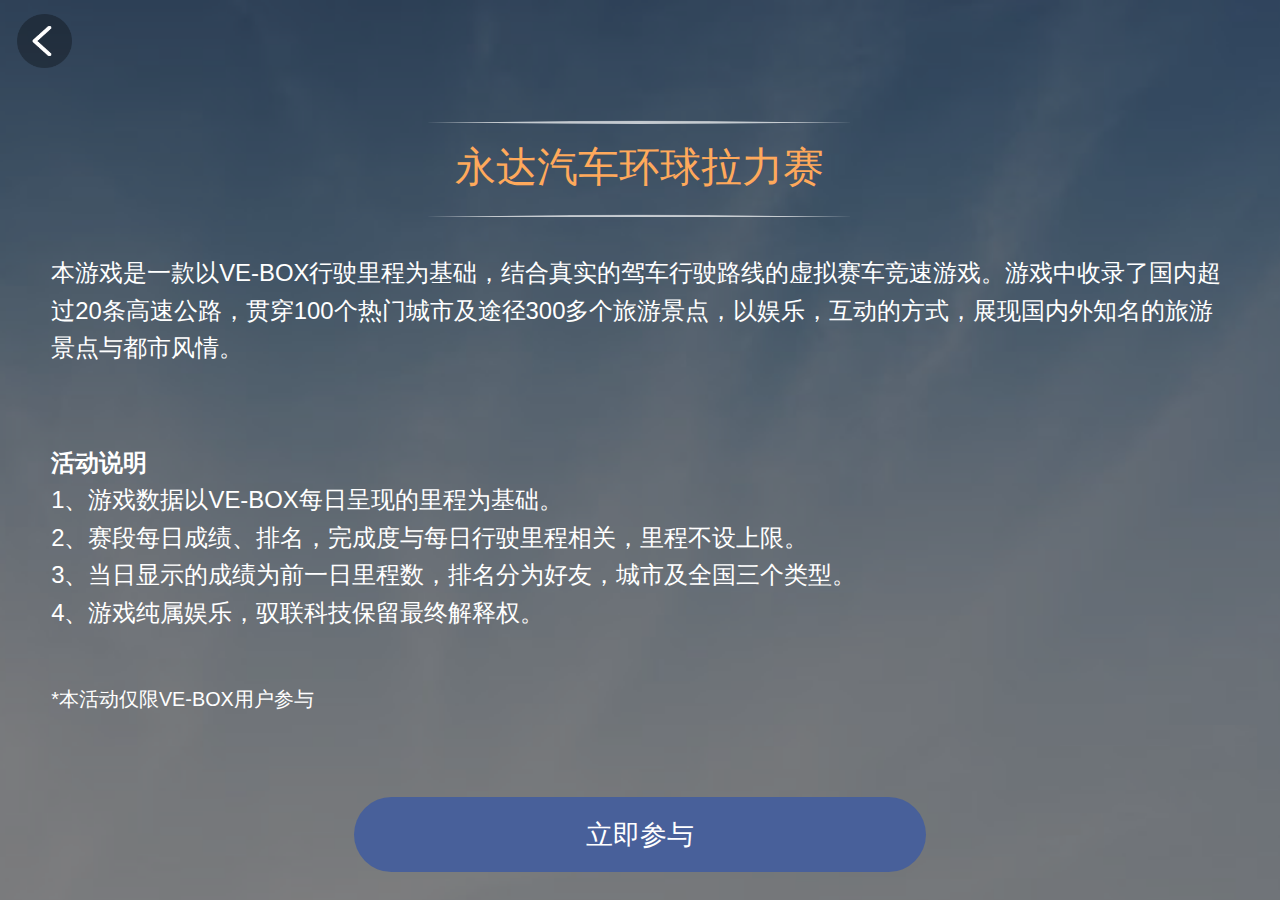
==== index.html @ 38a2c77c "all" ====
<html lang="en">
<head>
    <meta charset="UTF-8">
    <meta name="viewport" content="width=device-width,initial-scale=1,minimum-scale=1,maximum-scale=1,user-scalable=no" />
    <meta http-equiv="X-UA-Compatible" content="ie=edge">
    <title>活动说明</title>
    <script src="js/jquery-1.8.min.js"></script>
</head>
<link rel="stylesheet" href="css/style.css">
<body id="description" style="background-image: url('img/iPhone 6 Copy 12bg@3x.png');background-size:cover;background-repeat: no-repeat">
    <!--<div >-->
        <img class="return" src="img/11@3x.png" alt="">
        <div class="game">
            <div class="title" style="background-image: url('img/Slice@3x.png');background-size:cover;background-repeat: no-repeat">永达汽车环球拉力赛</div>
            <p class="probably">
                本游戏是一款以VE-BOX行驶里程为基础，结合真实的驾车行驶路线的虚拟赛车竞速游戏。游戏中收录了国内超过20条高速公路，贯穿100个热门城市及途径300多个旅游景点，以娱乐，互动的方式，展现国内外知名的旅游景点与都市风情。
            </p>
            <h4 class="des_title">活动说明</h4>
            <p class="des">
                1、游戏数据以VE-BOX每日呈现的里程为基础。
            </p>
            <p class="des">
                2、赛段每日成绩、排名，完成度与每日行驶里程相关，里程不设上限。
            </p>
            <p class="des">
                3、当日显示的成绩为前一日里程数，排名分为好友，城市及全国三个类型。
            </p>
            <p class="des">
                4、游戏纯属娱乐，驭联科技保留最终解释权。
            </p>
            <h5 class="limit">*本活动仅限VE-BOX用户参与</h5>
        </div>
        <div class="button">立即参与</div>
    <!--</div>-->
</body>
</html>
<script>

    $('.button').click(function(){
        window.location.href='introduction.html';
    })

    //获取url后的字符数据
    function GetRequest() {
        var url = location.search; //获取url中"?"符后的字串
        var theRequest = new Object();
        if (url.indexOf("?") != -1) {
            var str = url.substr(1);
            strs = str.split("&");
            for(var i = 0; i < strs.length; i ++) {
                theRequest[strs[i].split("=")[0]]=(strs[i].split("=")[1]);
            }
        }
        return theRequest;
    }

    //		不考虑设备dpr的rem布局
    (function (doc, win) {
        var docEl = doc.documentElement,
            resizeEvt = 'orientationchange' in window ? 'orientationchange' : 'resize',
            recalc = function () {
                var clientWidth = docEl.clientWidth;
                if (!clientWidth) return;
                if(clientWidth>=640){
                    docEl.style.fontSize = '100px';
                }else{
                    docEl.style.fontSize = 100 * (clientWidth / 640) + 'px';
                }
            };

        if (!doc.addEventListener) return;
        win.addEventListener(resizeEvt, recalc, false);
        doc.addEventListener('DOMContentLoaded', recalc, false);
    })(document, window);
</script>
---- css/style.css ----
html,
body,
hr,
p,
blockquote,
dl,
dt,
dd,
pre,
form,
fieldset,
legend,
button,
input,
textarea,
table,
th,
td,
figure,
figcaption,
em {
  border: 0;
  padding: 0;
  margin: 0;
  list-style: none; }

table {
  border-collapse: collapse;
  border-spacing: 0; }

h1,
h2,
h3,
h4,
h5,
h6 {
  padding: 0;
  margin: 0; }

input,
select,
textarea,
button {
  vertical-align: middle;
  font-size: 13px;
  font-family: "Microsoft Yahei", Verdana, Arial; }

button {
  cursor: pointer;
  background: none; }

img {
  border: 0;
  vertical-align: middle; }

a {
  color: #666;
  text-decoration: none;
  outline: 0;
  blr: expression(this.onFocus=this.blur()); }
  a:hover {
    color: #246db9;
    text-decoration: none; }

.list-unstyled {
  margin: 0 !important;
  padding: 0 !important;
  list-style: none; }
  .list-unstyled > li {
    padding-left: 0 !important;
    list-style: none; }

* {
  outline: 0; }

.pull-left {
  float: left;
  display: inline; }

.pull-right {
  float: right;
  display: inline; }

.text-center {
  text-align: center; }

.text-left {
  text-align: left; }

.text-right {
  text-align: right; }

.clearfix:after {
  visibility: hidden;
  display: block;
  font-size: 0;
  content: " ";
  clear: both;
  height: 0; }

.clear {
  clear: both;
  *zoom: 1;
  height: 0;
  line-height: 0;
  font-size: 0;
  overflow: hidden; }

html,
body {
  color: #666;
  font-size: 13px;
  font-family: "Microsoft Yahei", Verdana, Arial;
  height: 100%;
  background: #fff; }

html {
  width: 100%;
  height: 100%;
  overflow: hidden; }

#description {
  width: 100%;
  height: 100%;
  overflow: hidden; }
  #description .return {
    display: block;
    width: 0.546rem;
    height: 0.546rem;
    padding: 0.1365rem;
    margin-left: 0.033467rem; }
  #description .game {
    width: 100%;
    padding: 0 0.512rem;
    font-size: 0.2389rem;
    color: #fff;
    line-height: 0.3754rem;
    box-sizing: border-box; }
    #description .game .title {
      padding: 0;
      width: 4.2496rem;
      height: 0.9728rem;
      font-size: 0.4096rem;
      color: #FFA95B;
      font-weight: 400;
      margin: 0 auto;
      margin-top: 0.3754rem;
      text-align: center;
      line-height: 0.9728rem; }
    #description .game .probably {
      margin-top: 0.375467rem; }
    #description .game .des_title {
      margin-top: 0.768rem; }
    #description .game .limit {
      font-weight: normal;
      margin-top: 0.49493rem; }
  #description .button {
    width: 5.7173rem;
    height: 0.751rem;
    background: #48609A;
    border-radius: 1.3312rem;
    font-size: 0.273rem;
    color: #FFFFFF;
    text-align: center;
    line-height: 0.751rem;
    margin: 0 auto;
    margin-top: 0.785rem; }

#introduction {
  width: 100%;
  height: 100%; }
  #introduction .return {
    display: block;
    width: 0.546rem;
    height: 0.546rem;
    padding: 0.1365rem;
    margin-left: 0.033467rem; }
  #introduction .race {
    width: 80%;
    background: rgba(255, 255, 255, 0.8);
    box-shadow: 0 0 5px 0 rgba(102, 102, 102, 0.5);
    border-radius: 0.1365rem;
    font-size: 0.2389rem;
    color: #4A4A4A;
    line-height: 0.376467rem;
    margin: 0 auto;
    margin-top: 0.42rem;
    padding: 0.3072rem 0.17rem 0.17rem 0.17rem;
    box-sizing: border-box; }
    #introduction .race .title {
      width: 100%;
      height: 0.4779rem;
      font-size: 0.34rem;
      color: #48609A;
      font-weight: bold;
      text-align: center;
      line-height: 0.4779rem; }
    #introduction .race h4 {
      margin-top: 0.44rem;
      font-weight: normal; }
    #introduction .race .intro_title {
      margin-top: 0.2389rem; }
  #introduction .button {
    width: 5.7173rem;
    height: 0.751rem;
    background: #48609A;
    border-radius: 1.3312rem;
    font-size: 0.273rem;
    color: #FFFFFF;
    text-align: center;
    line-height: 0.751rem;
    margin: 0 auto;
    margin-top: 0.5rem; }

#game {
  width: 100%;
  height: 100%;
  position: relative; }
  #game #personalInfo {
    display: none;
    position: fixed;
    margin: auto;
    top: 0;
    bottom: 0;
    left: 0;
    right: 0;
    z-index: 100;
    width: 5.71rem;
    height: 7.82rem;
    background: rgba(255, 255, 255, 0.95);
    box-shadow: 0 0 5px 0 rgba(102, 102, 102, 0.5);
    border-radius: 8px; }
    #game #personalInfo .close {
      width: 0.546rem;
      margin-top: -0.273rem;
      margin-right: 0.2rem; }
    #game #personalInfo .img {
      width: 1.28rem;
      height: 1.28rem;
      border-radius: 50%;
      border: 0.068rem solid #FFF;
      margin: 0 auto;
      margin-top: -0.64rem;
      position: relative; }
      #game #personalInfo .img img {
        width: 0.34rem;
        height: 0.34rem;
        position: absolute;
        bottom: 0;
        right: 0; }
    #game #personalInfo .name {
      text-align: center;
      margin: 0.14rem auto;
      font-size: 0.27rem;
      color: #47609A; }
    #game #personalInfo .location {
      display: flex;
      align-items: center;
      justify-content: center; }
      #game #personalInfo .location div {
        display: inline-block;
        *display: inline;
        *zoom: 1;
        padding: 0.068rem 0.27rem;
        background: #EBEBEB;
        border-radius: 100px;
        vertical-align: middle; }
        #game #personalInfo .location div img {
          height: 0.27rem;
          margin-top: -0.03rem; }
        #game #personalInfo .location div span {
          font-size: 0.24rem;
          color: #999999;
          margin-left: 0.085rem; }
    #game #personalInfo .table {
      margin-top: 0.14rem;
      padding: 0 0.24rem;
      box-sizing: border-box; }
      #game #personalInfo .table table {
        box-sizing: border-box;
        width: 100%;
        height: 2.35rem;
        text-align: center;
        border-collapse: collapse; }
        #game #personalInfo .table table td {
          width: 25%;
          height: 50%; }
          #game #personalInfo .table table td h4 {
            margin: 0 auto;
            width: 2rem;
            text-align: center;
            font-size: 0.27rem;
            font-weight: 100;
            color: #47609A;
            line-height: 0.64rem;
            display: block;
            white-space: nowrap;
            overflow: hidden;
            text-overflow: ellipsis; }
          #game #personalInfo .table table td h5 {
            margin: 0 auto;
            width: 2rem;
            font-weight: 100;
            font-size: 0.24rem;
            color: #999999;
            line-height: 0.3754rem;
            display: block;
            white-space: nowrap;
            overflow: hidden;
            text-overflow: ellipsis; }
        #game #personalInfo .table table .td1 {
          border-right: 2px solid #EBEBEB;
          border-bottom: 2px solid #EBEBEB;
          border-top: 2px solid #EBEBEB; }
        #game #personalInfo .table table .td2 {
          border-bottom: 2px solid #EBEBEB;
          border-top: 2px solid #EBEBEB; }
    #game #personalInfo .medal {
      padding: 0.256rem 0.256rem;
      border-bottom: 1px solid #EBEBEB; }
      #game #personalInfo .medal h4 {
        font-weight: 100;
        color: #999999;
        font-size: 0.24rem; }
      #game #personalInfo .medal div img {
        height: 1.024rem;
        margin: 0.2048rem 0.1194rem 0 0; }
    #game #personalInfo .btn {
      padding: 0.34rem 0.256rem;
      display: flex;
      justify-content: space-between; }
      #game #personalInfo .btn div {
        width: 2.45rem;
        height: 0.75rem;
        border-radius: 0.136rem;
        text-align: center;
        line-height: 0.75rem;
        font-size: 0.27rem; }
      #game #personalInfo .btn .data_btn {
        background: #47609A;
        color: #fff; }
      #game #personalInfo .btn .props_btn {
        background: #B4C4E8;
        color: #47609A; }
  #game #backpack {
    display: none;
    position: fixed;
    margin: auto;
    top: 0;
    bottom: 0;
    left: 0;
    right: 0;
    z-index: 101;
    width: 5.72rem;
    height: 7.75rem;
    border-radius: 0.1365rem;
    background: #F8F7F7;
    overflow: hidden; }
    #game #backpack .title {
      width: 100%;
      height: 1.365rem;
      line-height: 1.365rem;
      font-size: 0.44rem;
      color: #fff;
      background: #47609A;
      padding: 0 0.3328rem  0 0.495rem;
      box-sizing: border-box;
      display: flex;
      align-items: center;
      justify-content: space-between; }
      #game #backpack .title img {
        height: 1.14rem; }
    #game #backpack .props {
      height: 6.38rem;
      width: 100%;
      padding: 0 0.256rem;
      box-sizing: border-box;
      overflow: scroll; }
      #game #backpack .props .box {
        width: 33.33%;
        padding: 0.18rem 0;
        box-sizing: border-box; }
        #game #backpack .props .box div {
          width: 100%;
          overflow: hidden; }
          #game #backpack .props .box div .num {
            width: 0.44rem;
            height: 0.44rem;
            border-radius: 50%;
            background: #FFA95B;
            color: #fff;
            text-align: center;
            line-height: 0.44rem; }
        #game #backpack .props .box .img {
          width: 100%;
          display: flex;
          justify-content: center; }
          #game #backpack .props .box .img img {
            display: block;
            height: 0.751rem; }
        #game #backpack .props .box p {
          width: 100%;
          text-align: center;
          font-size: 0.2048rem;
          color: #455F85;
          margin-top: 0.24rem; }
  #game #propsDetails {
    display: none;
    position: fixed;
    margin: auto;
    top: 0;
    bottom: 0;
    left: 0;
    right: 0;
    z-index: 100;
    width: 5.72rem;
    height: 6.1rem;
    background: rgba(255, 255, 255, 0.95);
    box-shadow: 0 0 5px 0 rgba(102, 102, 102, 0.5);
    border-radius: 8px; }
    #game #propsDetails .close {
      width: 0.546rem;
      margin-top: -0.273rem;
      margin-right: 0.2rem; }
    #game #propsDetails .img {
      width: 100%;
      text-align: center;
      padding-top: 0.512rem; }
      #game #propsDetails .img img {
        width: 1.36rem; }
    #game #propsDetails .title {
      width: 100%;
      text-align: center;
      font-size: 0.3754rem;
      color: #4A4A4A;
      margin-top: 0.5461rem; }
    #game #propsDetails p {
      padding: 0 0.4267rem;
      font-size: 0.27rem;
      color: #4A4A4A;
      line-height: 0.4437rem;
      margin-top: 0.36rem; }
    #game #propsDetails .btn {
      padding: 0.8874rem 0.34rem 0.34rem 0.34rem;
      display: flex;
      justify-content: space-between; }
      #game #propsDetails .btn div {
        width: 2.45rem;
        height: 0.75rem;
        border-radius: 0.136rem;
        text-align: center;
        line-height: 0.75rem;
        font-size: 0.27rem; }
      #game #propsDetails .btn .data_btn {
        background: #47609A;
        color: #fff; }
      #game #propsDetails .btn .props_btn {
        background: #B4C4E8;
        color: #47609A; }
  #game #chooseObj {
    display: none;
    position: fixed;
    margin: auto;
    top: 0;
    bottom: 0;
    left: 0;
    right: 0;
    z-index: 100;
    width: 5.72rem;
    height: 6.67rem;
    background: rgba(255, 255, 255, 0.95);
    box-shadow: 0 0 5px 0 rgba(102, 102, 102, 0.5);
    border-radius: 8px; }
    #game #chooseObj .close {
      width: 0.546rem;
      margin-top: -0.273rem;
      margin-right: 0.2rem; }
    #game #chooseObj .title {
      font-size: 0.3072rem;
      color: #4A4A4A;
      padding: 0.17rem 0 0 0.34rem; }
    #game #chooseObj .box {
      width: 100%;
      padding: 0 0.34rem;
      box-sizing: border-box;
      height: 6rem;
      overflow: scroll; }
      #game #chooseObj .box .line {
        overflow: hidden;
        margin-top: 0.2rem; }
        #game #chooseObj .box .line .img {
          width: 0.853rem;
          height: 0.853rem;
          border-radius: 0.2rem;
          padding: 0; }
        #game #chooseObj .box .line .name {
          font-size: 0.27rem;
          color: #4A4A4A;
          width: 83%;
          height: 1rem;
          line-height: 1rem;
          padding-left: 0.34rem;
          box-sizing: border-box;
          border-bottom: 1px solid #EBEBEB; }
  #game .propsResult {
    display: none;
    position: fixed;
    margin: auto;
    top: 0;
    bottom: 0;
    left: 0;
    right: 0;
    z-index: 100;
    width: 4.437rem;
    height: 1.365rem;
    background: rgba(255, 255, 255, 0.95);
    box-shadow: 0 0 5px 0 rgba(102, 102, 102, 0.5);
    border-radius: 8px; }
    #game .propsResult div {
      width: 100%;
      height: 46%;
      display: flex;
      justify-content: center;
      align-items: center;
      font-size: 0.3072rem;
      color: #4A4A4A; }
      #game .propsResult div img {
        width: 0.512rem; }
      #game .propsResult div span {
        margin-left: 0.256rem; }
    #game .propsResult .close {
      width: 0.2rem;
      margin-right: 0.1rem;
      padding: 0.1rem; }
  #game #medal {
    display: none;
    position: fixed;
    margin: auto;
    top: 0;
    bottom: 0;
    left: 0;
    right: 0;
    z-index: 101;
    width: 5.72rem;
    height: 7.75rem;
    border-radius: 0.1365rem;
    background: #F8F7F7;
    overflow: hidden; }
    #game #medal .title {
      width: 100%;
      height: 1.365rem;
      line-height: 1.365rem;
      font-size: 0.44rem;
      color: #fff;
      background: #47609A;
      padding: 0 0.3328rem  0 0.495rem;
      box-sizing: border-box;
      display: flex;
      align-items: center;
      justify-content: space-between; }
      #game #medal .title img {
        height: 1.14rem; }
    #game #medal .bgBox {
      width: 100%;
      height: 6.38rem;
      overflow: scroll; }
      #game #medal .bgBox .box {
        width: 33.33%;
        height: 1.78rem;
        text-align: center;
        padding-top: 0.25rem; }
        #game #medal .bgBox .box img {
          width: 1.36rem; }
        #game #medal .bgBox .box h6 {
          font-size: 0.2048rem;
          color: #47609A;
          font-weight: 100;
          margin-top: 0.18rem; }
  #game #medalDetails {
    display: none;
    width: 5.72rem;
    height: 1.88rem;
    position: fixed;
    margin: auto;
    top: 0;
    bottom: 0;
    left: 0;
    right: 0;
    z-index: 101;
    background: #FFFFFF;
    box-shadow: 0 0 5px 0 #666666;
    border-radius: 8px; }
    #game #medalDetails .close {
      width: 0.5461rem;
      margin-top: -0.273rem;
      margin-right: 0.4rem; }
    #game #medalDetails .bgBox {
      width: 100%;
      overflow: hidden; }
      #game #medalDetails .bgBox img {
        height: 1.4rem;
        margin-left: 0.5632rem; }
      #game #medalDetails .bgBox .box {
        margin-left: 0.34rem;
        width: 3.4rem;
        padding-top: 0.2rem; }
        #game #medalDetails .bgBox .box h4 {
          font-size: 0.3072rem;
          color: #4A4A4A; }
        #game #medalDetails .bgBox .box p {
          font-size: 0.24rem;
          color: #4A4A4A;
          line-height: 0.6rem;
          padding-left: 0.1rem; }
  #game #gameSetUp {
    display: none;
    position: fixed;
    margin: auto;
    top: 0;
    bottom: 0;
    left: 0;
    right: 0;
    z-index: 101;
    width: 5.72rem;
    height: 7.75rem;
    border-radius: 0.1365rem;
    background: #F8F7F7;
    overflow: hidden; }
    #game #gameSetUp .title {
      width: 100%;
      height: 1.365rem;
      line-height: 1.365rem;
      font-size: 0.44rem;
      color: #fff;
      background: #47609A;
      padding: 0 0.58rem  0  0.3328rem;
      box-sizing: border-box;
      display: flex;
      align-items: center;
      justify-content: space-between; }
      #game #gameSetUp .title img {
        height: 1.14rem; }
    #game #gameSetUp .box {
      padding: 0 0.34rem;
      box-sizing: border-box; }
      #game #gameSetUp .box .line {
        height: 1.116rem;
        border-bottom: 1px solid #EFEFEF;
        font-size: 0.27rem;
        color: #4A4A4A;
        display: flex;
        align-items: center;
        justify-content: space-between; }
        #game #gameSetUp .box .line .active {
          display: none; }
    #game #gameSetUp .btn {
      width: 100%;
      height: 0.9216rem;
      position: absolute;
      bottom: 0;
      text-align: center;
      line-height: 0.9216rem;
      background: #DFDFDF;
      font-size: 0.3072rem;
      color: #9C9C9C; }
  #game #gameOver {
    display: none;
    position: fixed;
    margin: auto;
    top: 0;
    bottom: 0;
    left: 0;
    right: 0;
    z-index: 101;
    width: 5.72rem;
    height: 8.43rem;
    border-radius: 0.1365rem;
    background: #F8F7F7; }
    #game #gameOver .close {
      width: 0.5461rem;
      margin-top: -0.273rem;
      margin-right: 0.3rem; }
    #game #gameOver .title {
      width: 100%;
      text-align: center;
      padding-top: 0.58rem; }
      #game #gameOver .title img {
        height: 2.52rem; }
    #game #gameOver .btn {
      width: 5.03rem;
      height: 0.75rem;
      background: #47609A;
      border-radius: 8px;
      margin: 0.36rem auto;
      text-align: center;
      line-height: 0.75rem;
      font-size: 0.27rem;
      color: #FFFFFF; }
    #game #gameOver .viewScore {
      margin-top: 0.65rem; }
  #game #ranking {
    display: none;
    width: 100%;
    height: 100%;
    position: fixed;
    margin: auto;
    top: 0;
    bottom: 0;
    left: 0;
    right: 0;
    z-index: 101;
    background: rgba(0, 0, 0, 0.5); }
    #game #ranking .title {
      width: 100%;
      height: 1rem;
      line-height: 1rem;
      text-align: center;
      font-size: 0.32rem;
      color: #FFFFFF; }
      #game #ranking .title .return {
        position: absolute;
        left: 0;
        top: 0.057rem;
        z-index: 2;
        width: 0.546rem;
        padding: 0.17rem; }
    #game #ranking .noun {
      position: absolute;
      bottom: 0;
      left: 0;
      width: 100%;
      height: 10.1376rem;
      padding: 0 0.3242rem;
      box-sizing: border-box;
      background: rgba(0, 0, 0, 0.5);
      border-radius: 0.4096rem  0.4096rem 0 0; }
      #game #ranking .noun .top {
        width: 100%;
        text-align: center; }
        #game #ranking .noun .top img {
          width: 90%; }
      #game #ranking .noun .total .line {
        width: 100%;
        height: 1.17rem;
        display: flex;
        align-items: center;
        justify-content: space-between;
        border-bottom: 2px solid #434343; }
        #game #ranking .noun .total .line .left {
          display: flex;
          align-items: center; }
          #game #ranking .noun .total .line .left .num {
            width: 0.36rem;
            height: 0.48rem;
            text-align: center;
            line-height: 0.425rem;
            font-size: 0.28rem;
            color: #FFFFFF; }
          #game #ranking .noun .total .line .left .img {
            width: 0.74rem;
            height: 0.74rem;
            border-radius: 50%;
            border: 0.04rem solid #FFA13D;
            margin-left: 0.17rem; }
          #game #ranking .noun .total .line .left .name {
            margin-left: 0.17rem; }
            #game #ranking .noun .total .line .left .name h5 {
              font-size: 0.27rem;
              color: #FFFFFF;
              line-height: 0.44rem;
              font-weight: 100;
              width: 1.6rem;
              display: block;
              white-space: nowrap;
              overflow: hidden;
              text-overflow: ellipsis; }
            #game #ranking .noun .total .line .left .name h6 {
              font-size: 0.24rem;
              color: #DCDCDC;
              line-height: 0.44rem;
              font-weight: 100;
              width: 1.6rem;
              display: block;
              white-space: nowrap;
              overflow: hidden;
              text-overflow: ellipsis; }
        #game #ranking .noun .total .line .time {
          font-size: 0.3072rem;
          color: #DCDCDC; }
      #game #ranking .noun .total .more .line .num {
        font-size: 0.32rem;
        font-weight: 100; }
      #game #ranking .noun .total .more .line .img {
        border: 0.04rem solid #fff; }
      #game #ranking .noun .total .me {
        background: #47609A;
        position: fixed;
        bottom: 0;
        left: 0;
        padding: 0 0.3242rem;
        box-sizing: border-box;
        opacity: 1; }
        #game #ranking .noun .total .me .left .num {
          color: #243F7B; }
        #game #ranking .noun .total .me .left .img {
          border: 0.04rem solid #fff; }
        #game #ranking .noun .total .me .left .name {
          font-size: 0.27rem;
          color: #FFFFFF; }
  #game #score {
    display: none;
    position: fixed;
    margin: auto;
    top: 0;
    bottom: 0;
    left: 0;
    right: 0;
    z-index: 101;
    width: 5.72rem;
    height: 7.74rem;
    border-radius: 0.1365rem;
    background: #F8F7F7; }
    #game #score .close {
      width: 0.5461rem;
      margin-top: -0.273rem;
      margin-right: 0.3rem; }
    #game #score .all {
      width: 100%;
      height: 7.03rem;
      overflow: scroll;
      padding: 0 0.375rem;
      box-sizing: border-box;
      padding-top: 0.1rem; }
      #game #score .all .line1 {
        width: 100%;
        height: 0.68rem;
        display: flex;
        align-items: center;
        justify-content: space-between; }
        #game #score .all .line1 .left {
          width: 3.2rem;
          height: 0.68rem;
          display: flex;
          align-items: center; }
          #game #score .all .line1 .left img {
            height: 0.68rem;
            width: 0.68rem;
            border-radius: 50%; }
          #game #score .all .line1 .left span {
            font-size: 0.26rem;
            color: #47609A;
            margin-left: 0.1024rem;
            width: 2.4rem;
            display: block;
            white-space: nowrap;
            overflow: hidden;
            text-overflow: ellipsis; }
        #game #score .all .line1 .num {
          width: 1.536rem;
          height: 0.58rem;
          text-align: center;
          line-height: 0.58rem;
          font-size: 0.27rem;
          color: #47609A;
          font-weight: 600; }
      #game #score .all .line2 {
        width: 5rem;
        background: #ECECEC;
        border-radius: 6px;
        overflow: hidden;
        margin: 0 auto;
        margin-top: 0.27rem;
        font-size: 0.24rem;
        color: #4A4A4A; }
        #game #score .all .line2 tr {
          height: 0.512rem;
          text-align: center;
          line-height: 0.512rem; }
        #game #score .all .line2 tr:nth-child(1) {
          font-size: 0.24rem;
          background: #637CB7;
          color: #fff;
          font-weight: 100; }
        #game #score .all .line2 th, #game #score .all .line2 td {
          width: 1.536rem;
          display: inline-block;
          white-space: nowrap;
          overflow: hidden;
          text-overflow: ellipsis; }
      #game #score .all .line3 {
        width: 100%;
        height: 1.536rem;
        border-top: 2px solid #EBEBEB;
        border-bottom: 2px solid #EBEBEB;
        margin-top: 0.24rem;
        text-align: center; }
        #game #score .all .line3 .col {
          width: 33.33%;
          height: 100%; }
          #game #score .all .line3 .col .row1 {
            width: 100%;
            height: 0.6rem;
            line-height: 0.6rem;
            font-size: 0.24rem;
            color: #47609A; }
          #game #score .all .line3 .col .row2 {
            width: 100%;
            height: 0.9rem; }
            #game #score .all .line3 .col .row2 div {
              width: 100%;
              font-size: 0.24rem;
              color: #4A4A4A;
              line-height: 0.4rem; }
            #game #score .all .line3 .col .row2 .special {
              height: 100%;
              width: 100%;
              word-wrap: break-word; }
      #game #score .all .line4 {
        width: 100%;
        border-bottom: 2px solid #EBEBEB; }
        #game #score .all .line4 h4 {
          font-size: 0.24rem;
          color: #4A4A4A;
          line-height: 0.58rem; }
        #game #score .all .line4 .props {
          overflow: hidden; }
          #game #score .all .line4 .props .box {
            padding: 0.1024rem 0;
            margin-right: 0.1024rem; }
            #game #score .all .line4 .props .box .num {
              padding: 0 0.1rem;
              height: 0.26rem;
              border-radius: 0.1rem;
              background: #ECECEC;
              color: #47609A;
              text-align: center;
              line-height: 0.26rem; }
            #game #score .all .line4 .props .box .img {
              height: 0.512rem;
              margin-top: 0.08rem; }
      #game #score .all .line5 {
        width: 100%;
        border-bottom: 2px solid #EBEBEB; }
        #game #score .all .line5 h4 {
          font-size: 0.24rem;
          color: #4A4A4A;
          line-height: 0.58rem; }
        #game #score .all .line5 .card img {
          width: 0.546rem;
          padding: 0.1024rem 0;
          margin-right: 0.1024rem; }
      #game #score .all .line6 {
        width: 100%; }
        #game #score .all .line6 div {
          font-size: 0.24rem;
          color: #4A4A4A;
          line-height: 0.512rem; }
  #game #winMedal {
    display: none;
    position: fixed;
    margin: auto;
    top: 0;
    bottom: 0;
    left: 0;
    right: 0;
    z-index: 101;
    width: 5.72rem;
    height: 7.75rem;
    border-radius: 0.1365rem;
    background: #F8F7F7; }
    #game #winMedal h4 {
      width: 100%;
      text-align: center;
      padding-top: 0.512rem;
      font-size: 0.3rem;
      font-weight: 100;
      color: #4A4A4A; }
    #game #winMedal .img {
      width: 4.18rem;
      height: 3.41rem;
      margin: 0.34rem auto;
      display: flex;
      justify-content: center;
      align-items: center; }
      #game #winMedal .img img {
        width: 2.9rem; }
    #game #winMedal h5 {
      width: 100%;
      font-size: 0.3rem;
      color: #4A4A4A;
      text-align: center; }
    #game #winMedal p {
      width: 100%;
      text-align: center;
      font-size: 0.28rem;
      color: #9B9B9B;
      margin-top: 0.2389rem; }
    #game #winMedal .close {
      width: 5.03rem;
      height: 0.75rem;
      background: #47609A;
      border-radius: 8px;
      font-size: 0.27rem;
      color: #FFFFFF;
      text-align: center;
      line-height: 0.75rem;
      margin: 0 auto;
      margin-top: 0.68rem; }
  #game #stage-top {
    width: 100%;
    position: fixed;
    top: 0;
    left: 0;
    z-index: 101; }
    #game #stage-top .title {
      width: 100%;
      height: 1rem;
      line-height: 1rem;
      text-align: center;
      font-size: 0.32rem;
      color: #FFFFFF; }
      #game #stage-top .title .return {
        position: absolute;
        left: 0;
        top: 0.16rem;
        z-index: 2;
        height: 0.3072rem;
        padding: 0.17rem; }
    #game #stage-top .now {
      padding-left: 0.17rem;
      width: 100%;
      box-sizing: border-box; }
      #game #stage-top .now div {
        width: 4.44rem;
        height: 0.512rem;
        opacity: 0.8;
        background: #FFA95B;
        border-radius: 8px;
        display: flex;
        align-items: center; }
        #game #stage-top .now div img {
          height: 0.34rem;
          margin-left: 0.34rem; }
        #game #stage-top .now div span {
          margin-left: 0.1024rem;
          font-size: 0.27rem;
          color: #FFFFFF; }
        #game #stage-top .now div .write {
          width: 2rem;
          display: inline-block;
          white-space: nowrap;
          overflow: hidden;
          text-overflow: ellipsis; }
      #game #stage-top .now .nowVehicle {
        width: 5.46rem;
        margin-top: 0.17rem; }
  #game #stage-right {
    width: 0.75rem;
    position: fixed;
    bottom: 2.39rem;
    right: 0.17rem;
    z-index: 101; }
    #game #stage-right img {
      width: 100%;
      margin-bottom: 0.17rem; }
  #game #stage-bottom {
    width: 5.72rem;
    height: 1.7rem;
    background: #556DA3;
    box-shadow: 0 0 5px 0 #122D79;
    border-radius: 8px;
    position: fixed;
    bottom: 0.34rem;
    left: 50%;
    margin-left: -2.86rem;
    z-index: 101; }
    #game #stage-bottom .circle {
      width: 1.2288rem;
      height: 1.2288rem;
      position: absolute;
      border-radius: 50%;
      background: #fff;
      top: 50%;
      margin-top: -0.6144rem;
      margin-left: 0.256rem; }
      #game #stage-bottom .circle .pie_left, #game #stage-bottom .circle .pie_right {
        width: 1.2288rem;
        height: 1.2288rem;
        position: absolute;
        top: 0;
        left: 0; }
      #game #stage-bottom .circle .left, #game #stage-bottom .circle .right {
        display: block;
        width: 1.2288rem;
        height: 1.2288rem;
        background: #7F90B8;
        border-radius: 50%;
        position: absolute;
        top: 0;
        left: 0;
        /*transform: rotate(20deg);*/ }
      #game #stage-bottom .circle .pie_right, #game #stage-bottom .circle .right {
        clip: rect(0, auto, auto, 0.6144rem); }
      #game #stage-bottom .circle .pie_left, #game #stage-bottom .circle .left {
        clip: rect(0, 0.6144rem, auto, 0);
        /*//rect (top, right, bottom, left)*/ }
      #game #stage-bottom .circle .mask {
        width: 1.09rem;
        height: 1.09rem;
        border-radius: 50%;
        left: 0.068rem;
        top: 0.068rem;
        background: #48619A;
        position: absolute;
        line-height: 0.34rem;
        font-size: 0.2048rem;
        color: #FFFFFF;
        display: flex;
        align-items: center;
        justify-content: center;
        text-align: center; }
      #game #stage-bottom .circle .num {
        font-size: 0.27rem; }
    #game #stage-bottom .table {
      width: 3.755rem;
      height: 100%;
      margin-right: 0.17rem; }
      #game #stage-bottom .table .tr {
        width: 100%;
        height: 50%;
        position: relative;
        display: flex;
        align-items: center; }
        #game #stage-bottom .table .tr .line {
          width: 1px;
          height: 0.6144rem;
          background: #fff;
          position: absolute;
          top: 50%;
          margin-top: -0.3072rem;
          left: 50%; }
      #game #stage-bottom .table .tr:nth-child(1) {
        border-bottom: 1px solid #fff; }
      #game #stage-bottom .table .td {
        width: 50%;
        text-align: center;
        font-size: 0.273rem;
        color: #FFFFFF; }
        #game #stage-bottom .table .td div {
          width: 90%;
          white-space: nowrap;
          overflow: hidden;
          text-overflow: ellipsis; }
      #game #stage-bottom .table .name {
        font-size: 0.2048rem; }
  #game #stage-go {
    width: 74px;
    height: 74px;
    overflow: hidden;
    border-radius: 50%;
    border: 6px solid #fff;
    position: fixed;
    bottom: 2.52rem;
    left: 50%;
    margin-left: -37px;
    z-index: 101; }
    #game #stage-go .letter {
      position: absolute;
      z-index: 1000;
      left: 0;
      top: 0;
      width: 100%;
      height: 100%;
      font-size: 0.512rem;
      color: #FFFFFF;
      text-align: center;
      line-height: 74px; }
    #game #stage-go .wave {
      width: 74px;
      height: 74px;
      overflow: hidden;
      border-radius: 50%;
      background-image: linear-gradient(to top, #d9dee4 20%, #717D8D 80%);
      margin: 100px auto;
      position: relative;
      text-align: center;
      display: table-cell;
      vertical-align: middle; }
    #game #stage-go .wave span {
      display: inline-block;
      color: #fff;
      font-size: 20px;
      position: relative;
      z-index: 2; }
    #game #stage-go .wave canvas {
      position: absolute;
      left: 0;
      top: 0;
      z-index: 1; }

/*# sourceMappingURL=style.css.map */
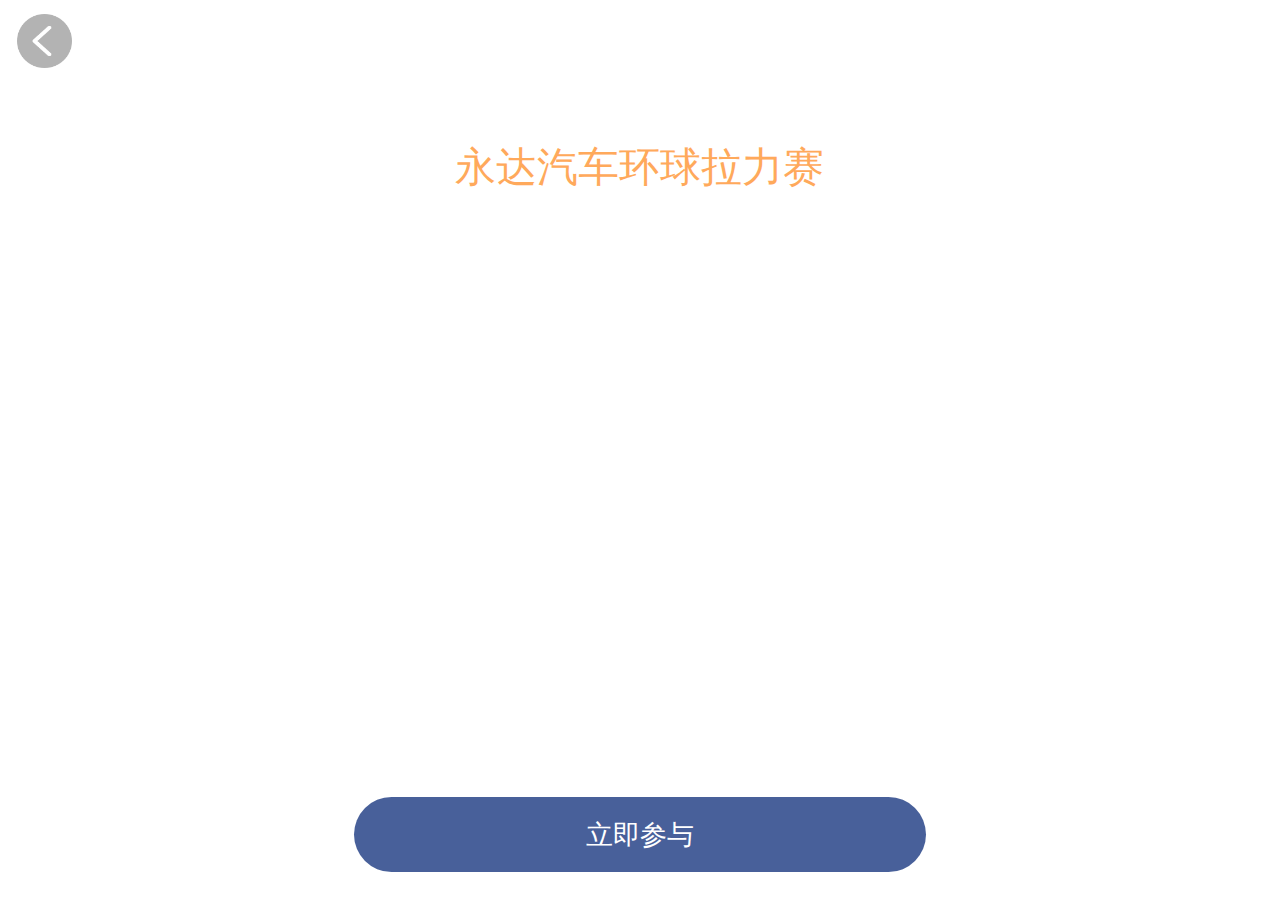
==== commit ae80560c: "all" ====
--- a/index.html
+++ b/index.html
@@ -8,7 +8,7 @@
     <script src="js/jquery-1.8.min.js"></script>
 </head>
 <link rel="stylesheet" href="css/style.css">
-<body id="description" style="background-image: url('img/iPhone 6 Copy 12bg@3x.png');background-size:cover;background-repeat: no-repeat">
+<body id="description" style="background-image: url('img/iPhone 6 Copy 12bg@3x2.png');background-size:cover;background-repeat: no-repeat">
     <!--<div >-->
         <img class="return" src="img/11@3x.png" alt="">
         <div class="game">
--- a/css/style.css
+++ b/css/style.css
@@ -354,8 +354,7 @@
     width: 5.72rem;
     height: 7.75rem;
     border-radius: 0.1365rem;
-    background: #F8F7F7;
-    overflow: hidden; }
+    background: #F8F7F7; }
     #game #backpack .title {
       width: 100%;
       height: 1.365rem;
@@ -368,8 +367,12 @@
       display: flex;
       align-items: center;
       justify-content: space-between; }
-      #game #backpack .title img {
-        height: 1.14rem; }
+      #game #backpack .title .img {
+        height: 1.14rem;
+        margin-right: -0.6rem; }
+      #game #backpack .title .closeAll {
+        height: 0.546rem;
+        margin-top: -1.273rem; }
     #game #backpack .props {
       height: 6.38rem;
       width: 100%;
@@ -544,8 +547,7 @@
     width: 5.72rem;
     height: 7.75rem;
     border-radius: 0.1365rem;
-    background: #F8F7F7;
-    overflow: hidden; }
+    background: #F8F7F7; }
     #game #medal .title {
       width: 100%;
       height: 1.365rem;
@@ -558,8 +560,12 @@
       display: flex;
       align-items: center;
       justify-content: space-between; }
-      #game #medal .title img {
-        height: 1.14rem; }
+      #game #medal .title .img {
+        height: 1.14rem;
+        margin-right: -1.4rem; }
+      #game #medal .title .closeAll {
+        height: 0.546rem;
+        margin-top: -1.273rem; }
     #game #medal .bgBox {
       width: 100%;
       height: 6.38rem;
@@ -624,8 +630,7 @@
     width: 5.72rem;
     height: 7.75rem;
     border-radius: 0.1365rem;
-    background: #F8F7F7;
-    overflow: hidden; }
+    background: #F8F7F7; }
     #game #gameSetUp .title {
       width: 100%;
       height: 1.365rem;
@@ -633,13 +638,17 @@
       font-size: 0.44rem;
       color: #fff;
       background: #47609A;
-      padding: 0 0.58rem  0  0.3328rem;
+      padding: 0 0.3328rem  0  0.3328rem;
       box-sizing: border-box;
       display: flex;
       align-items: center;
       justify-content: space-between; }
-      #game #gameSetUp .title img {
-        height: 1.14rem; }
+      #game #gameSetUp .title .img {
+        height: 1.14rem;
+        margin-right: -1.8rem; }
+      #game #gameSetUp .title .closeAll {
+        height: 0.546rem;
+        margin-top: -1.273rem; }
     #game #gameSetUp .box {
       padding: 0 0.34rem;
       box-sizing: border-box; }
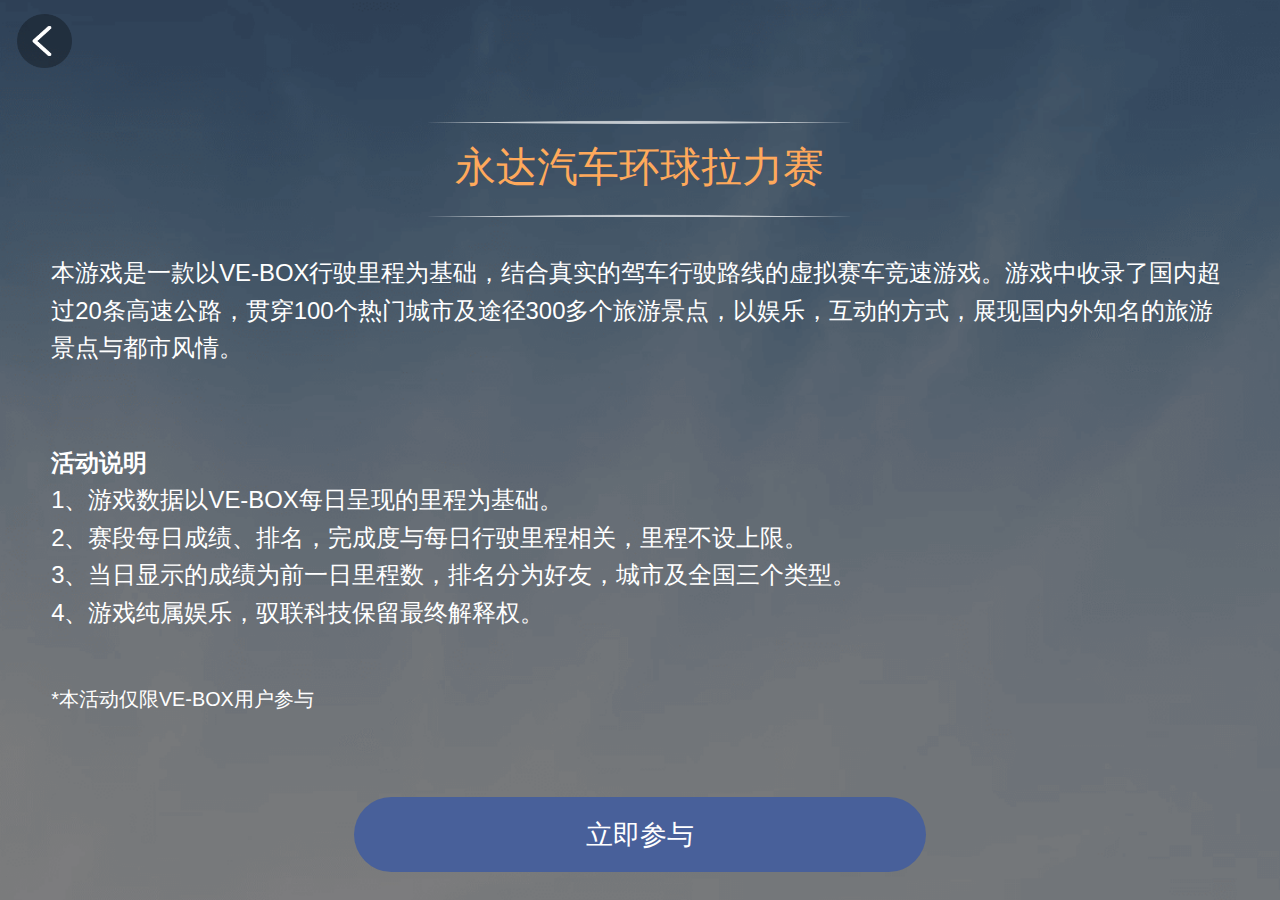
==== commit 772e117e: "all" ====
--- a/index.html
+++ b/index.html
@@ -8,7 +8,7 @@
     <script src="js/jquery-1.8.min.js"></script>
 </head>
 <link rel="stylesheet" href="css/style.css">
-<body id="description" style="background-image: url('img/iPhone 6 Copy 12bg@3x2.png');background-size:cover;background-repeat: no-repeat">
+<body id="description" style="background-image: url('img/iPhone 6 Copy 12@3x2.png');background-size:cover;background-repeat: no-repeat">
     <!--<div >-->
         <img class="return" src="img/11@3x.png" alt="">
         <div class="game">
